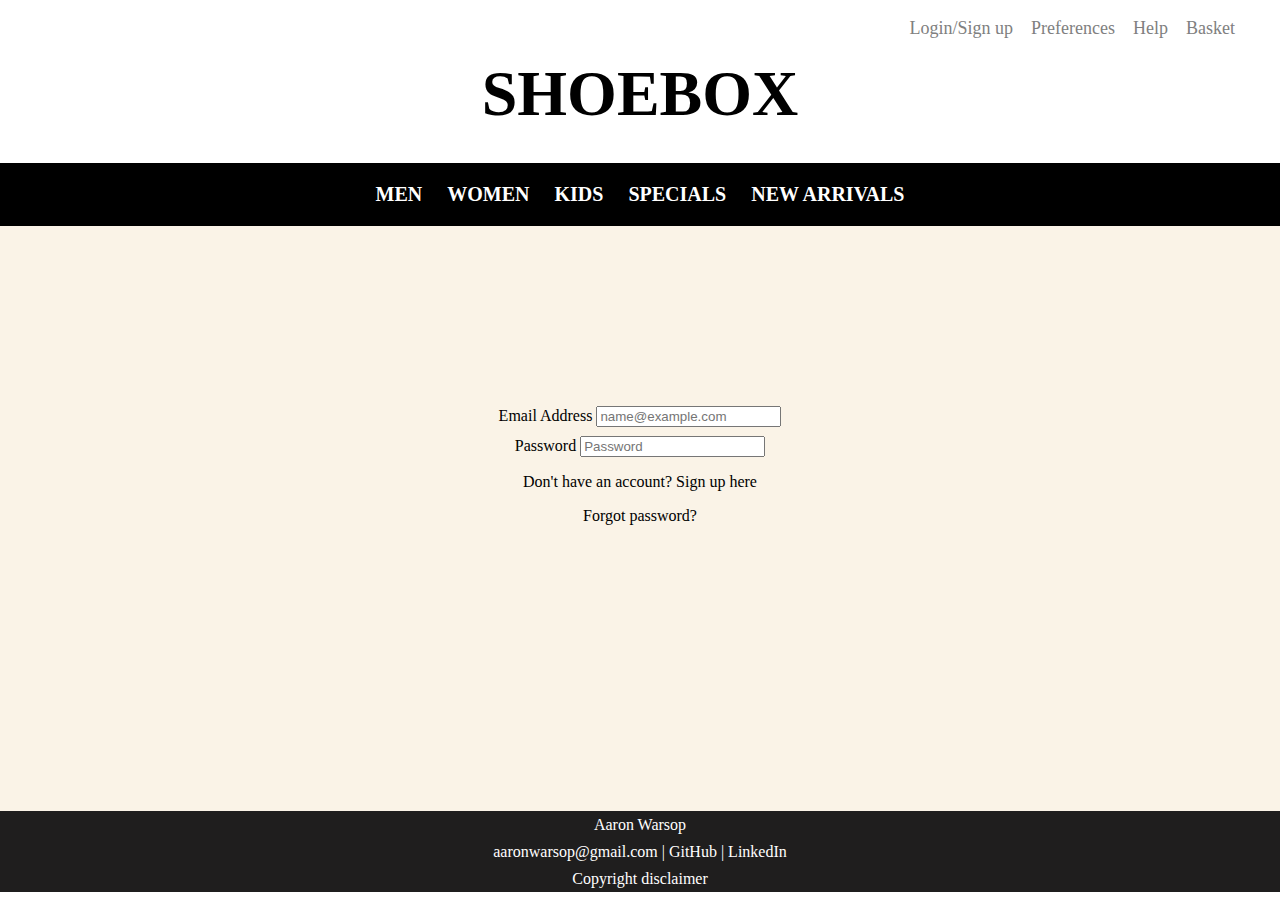
==== login.html @ dababcab "Add files via upload" ====
<!DOCTYPE html>
<html lang="en">
<head>
    <meta charset="UTF-8">
    <meta http-equiv="X-UA-Compatible" content="IE=edge">
    <meta name="viewport" content="width=device-width, initial-scale=1.0">
    <title>Login</title>

    <link rel="stylesheet" href="styles.css">
    <link rel="stylesheet" href="login.css">
</head>
<body>
    <header>
        <section class="functional-header">
            <ul>
                <li><a href="basket.html">Basket</a></li>
                <li><a href="help.html">Help</a></li>
                <li><a href="preferences.html">Preferences</a>
                    <ul class="dropdown">
                        <li><a href="">font size</a></li>
                        <li><a href="">color theme</a></li>
                    </ul>
                </li>
                <li><a href="login.html">Login/Sign up</a></li>
            </ul>
        </section>
    
        <article>
            <h1 id="title"><a href="index.html">SHOEBOX</a></h1>
        </article>
                
    
        <nav class="navbar">
            <ul>
                <li><a href="mens.html">MEN</a></li>
                <li><a href="womens.html">WOMEN</a></li>
                <li><a href="kids.html">KIDS</a></li>
                <li><a href="specials.html">SPECIALS</a></li>
                <li><a href="newarrivals.html">NEW ARRIVALS</a></li>  
            </ul>
        </nav>
    </header>

    <section class="main-content">
            <form class="login-form">
                <div class="email-input">
                    <label for="email" class="">Email Address</label>
                    <input type="text" placeholder="name@example.com" name="email" required>
                </div>

                <div class="password-input">
                    <label for="PSassword" class="">Password</label>
                    <input type="text" placeholder="Password" name="password" required>
                </div>
            </form>

            <article class="login-extra">
                <p>Don't have an account? Sign up here</p>
                <p>Forgot password?</p>
            </article>
    </section>

    <footer>
        <p>Aaron Warsop</p>
        <p>aaronwarsop@gmail.com | GitHub | LinkedIn</p>
        <p>Copyright disclaimer</p>
    </footer>
</body>
</html>
---- styles.css ----
body {
  margin: 0;
  padding: 0;
}

header {

}

.functional-header {
    margin-top: 1em;
    font-size: 18px;
}

.functional-header ul {
  list-style-type: none;
  margin-right: 2em;
  display: flex;
  flex-direction: row-reverse;
}

.functional-header ul li a {
  display: block;
  padding-left: .5em;
  padding-right: .5em;
  
  
}

.functional-header ul li ul {
  display: none;
  
}

.functional-header ul li:hover ul {
  display: flex;
  flex-direction: column;
}

.dropdown {
  margin: 0;
  padding: 0;
}

header a:hover {
  cursor: pointer;
  color: red;
  transition: .2s;
}

.functional-header a {
    color: grey;
}

h1 a{
    color: black;
}

h1 a:hover {
    color: black;
    transition: none;
}

header a {
  text-decoration: none;
}

#title {
    text-align: center;
    color: teal;
    font-size: 64px;
    padding: 0;
    margin-bottom: .5em;
    margin-top: 0;
}

nav {
    font-size: 20px;
}

.navbar {
    text-align: center;
    padding: .5em;
    background-color: black;
}

.navbar a {
    color: white;
    font-weight: bold;
}

.navbar ul {
    list-style-type: none;
    margin: 0;
    padding: 0;
}

.navbar li {
    display: inline-block;
    padding: .5em;
}

.home-content {
  background-color: rgb(250, 243, 231);
}

.product-display {
  justify-content: center;
  align-items: center;
  display: flex;
}

.slideshow {
  /* min-width?*/
  width: 1200px;
  height: 600px;
  border-radius: 5px;
  overflow: hidden;
  margin-bottom: 5vh;
}

.slideshow:hover {
  
}

.slides {
  width: 500%;
  height: 500px;
  display: flex;
}

.slides input {
  display: none;
}

.slide {
  width: 20%;
  transition: 2s;
}

.slide img {
    width: 1200px;
    height:600px;
}

.navigation-manual {
  position: absolute;
  width: 1200px;
  margin-top: 50px;
  display: flex;
  justify-content: center;
}

.manual-btn {
  border: 2px solid black;
  padding: 5px;
  border-radius: 10px;
  cursor: pointer;
  transition: 1s;
}

.manual-btn:hover {
  background-color: red;
}

.manual-btn:not(:last-child) {
  margin-right: 40px;
}

#radio1:checked ~ .first {
  margin-left: 0;
}

#radio2:checked ~ .first {
  margin-left: -20%;
}

#radio3:checked ~ .first {
  margin-left: -40%;
}

#radio4:checked ~ .first {
  margin-left: -60%;
}

@media (max-width: 900px) {
  .slideshow {
    width: 100%;
    
  }

  .slideshow .slides {
    position: relative;
    margin-left: auto;
    margin-right: auto;
    
  }
}

.top-home {
  display: inline-block;
  position: relative;
}

.bottom-home {
  display: inline-block;
}

.nav-img {
  width: 100%;
  /* width: auto; */
  max-width: 100vh;
  margin-left: 5vh;
  margin-right: 5vh;
  border: black solid 2px;
}

footer {
  margin: 0;
  background-color: rgb(31, 30, 30);
  color: white;
  text-align: center;
}

footer p{
  margin: 0;
  padding: .5vh;
}
---- login.css ----
.main-content {
    background-color: rgb(250, 243, 231);
    height: 65vh;
    text-align: center;
}

.login-form {
    
}

.email-input {
    padding-top: 20vh;
}

.password-input {
    padding-top: 1vh;
}

.login-extra {
    
}
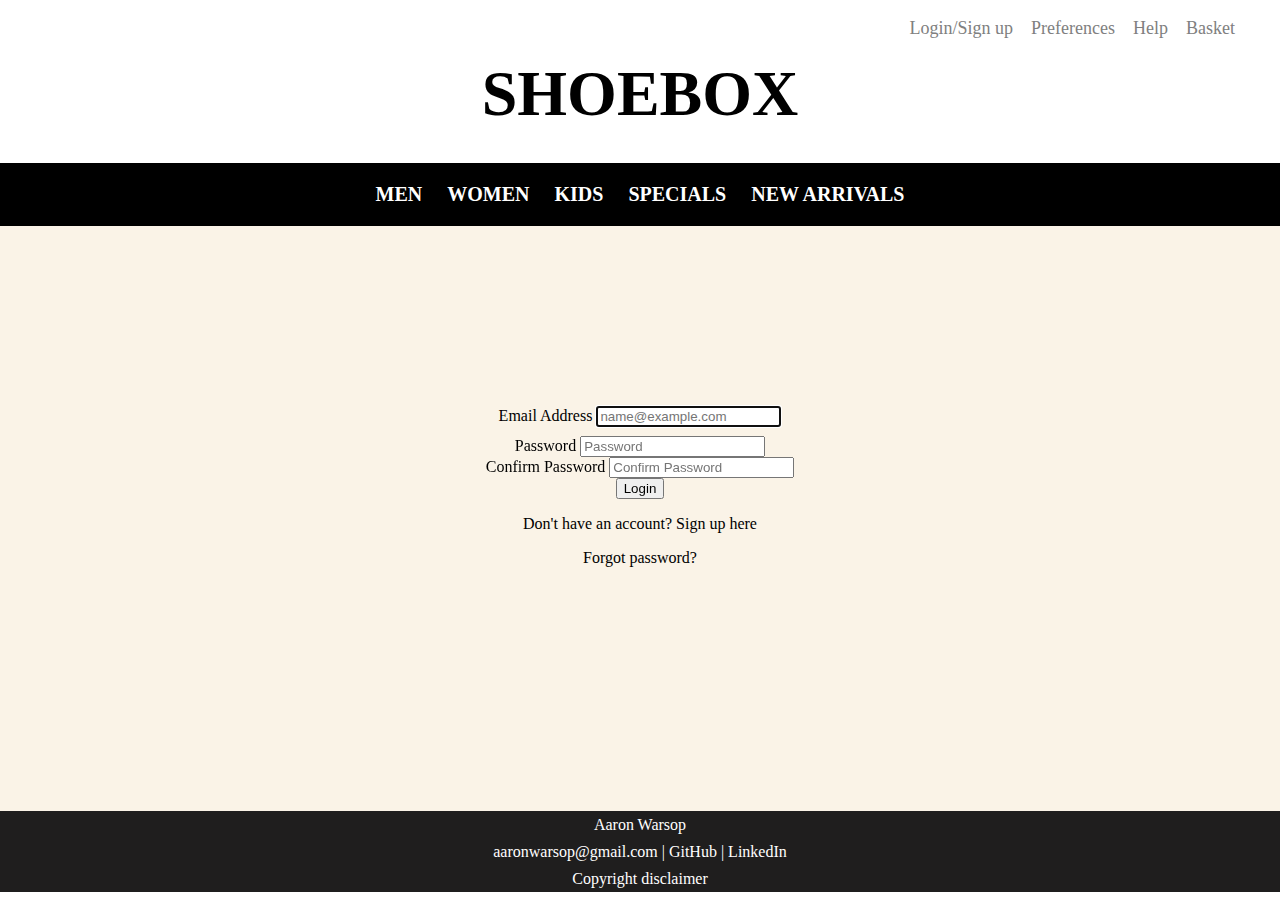
==== commit f17865fb: "Add files via upload" ====
--- a/login.html
+++ b/login.html
@@ -26,7 +26,7 @@
         </section>
     
         <article>
-            <h1 id="title"><a href="index.html">SHOEBOX</a></h1>
+            <h1 id="title" title="Home"><a href="index.html">SHOEBOX</a></h1>
         </article>
                 
     
@@ -45,13 +45,18 @@
             <form class="login-form">
                 <div class="email-input">
                     <label for="email" class="">Email Address</label>
-                    <input type="text" placeholder="name@example.com" name="email" required>
+                    <input type="email" placeholder="name@example.com" name="email" autofocus="" pattern="(\w+@[a-zA-Z_]+?\.[a-zA-Z]{2,6})" title="Please enter a valid email address" required>
                 </div>
 
                 <div class="password-input">
-                    <label for="PSassword" class="">Password</label>
-                    <input type="text" placeholder="Password" name="password" required>
+                    <label for="password">Password</label>
+                    <input id="password" type="password" placeholder="Password" name="password" pattern="((?=.*\d)(?=.*[a-z])(?=.*[A-Z]).{8,15})" title="Password must include: 1 lowercase character, 1 uppercase character, 1 number and be between 8 and 15 characters" required>
                 </div>
+                <div class="confirm-password">
+                    <label for="confirmpassword">Confirm Password</label>
+                    <input id="confirm-password" type="password" placeholder="Confirm Password" name="confirmpassword" pattern="" title="Passwords do not match" required>
+                </div>
+                <input class="login-btn" type="submit" value="Login">
             </form>
 
             <article class="login-extra">
--- a/styles.css
+++ b/styles.css
@@ -72,6 +72,19 @@
     padding: 0;
     margin-bottom: .5em;
     margin-top: 0;
+    margin-left: 0;
+    margin-right: 0;
+}
+
+#logo {
+  height: 10vh;
+  width: 10vh;
+  margin: 0;
+  padding: 0;
+}
+
+.title-logo {
+  display: inline;
 }
 
 nav {
@@ -160,7 +173,7 @@
 }
 
 .manual-btn:hover {
-  background-color: red;
+  background-color: black;
 }
 
 .manual-btn:not(:last-child) {
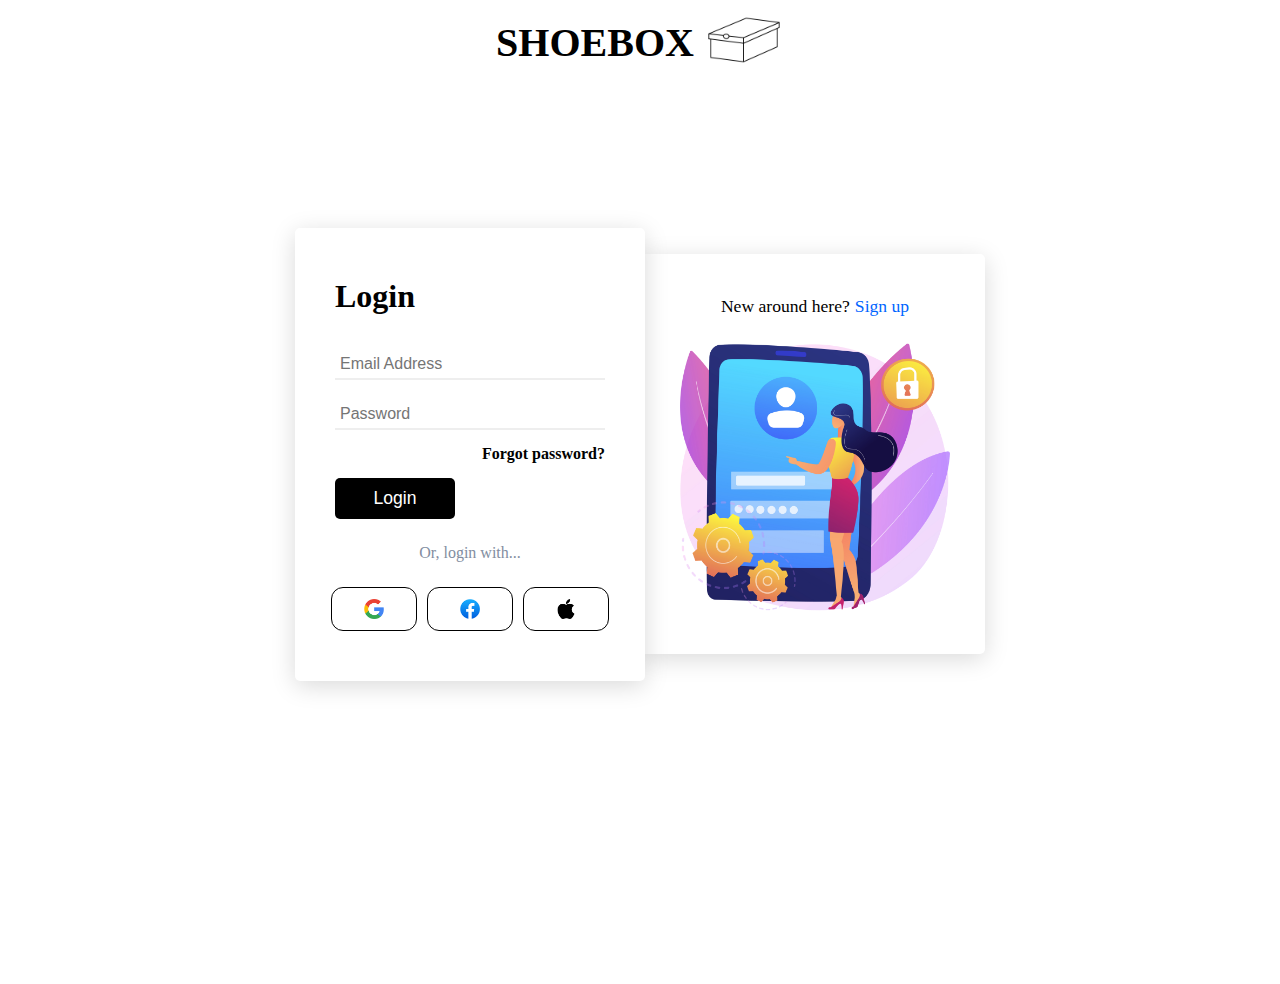
==== commit 80a0086c: "Add files via upload" ====
--- a/login.html
+++ b/login.html
@@ -5,70 +5,97 @@
     <meta http-equiv="X-UA-Compatible" content="IE=edge">
     <meta name="viewport" content="width=device-width, initial-scale=1.0">
     <title>Login</title>
-
-    <link rel="stylesheet" href="styles.css">
+    
     <link rel="stylesheet" href="login.css">
+    <link rel="stylesheet" href="https://unicons.iconscout.com/release/v4.0.0/css/line.css">
+    <script src="login.js" defer></script>
 </head>
 <body>
-    <header>
-        <section class="functional-header">
-            <ul>
-                <li><a href="basket.html">Basket</a></li>
-                <li><a href="help.html">Help</a></li>
-                <li><a href="preferences.html">Preferences</a>
-                    <ul class="dropdown">
-                        <li><a href="">font size</a></li>
-                        <li><a href="">color theme</a></li>
-                    </ul>
-                </li>
-                <li><a href="login.html">Login/Sign up</a></li>
-            </ul>
+    <article class="title-and-logo">
+        <h1 id="title" title="Home"><a href="index.html">SHOEBOX</a></h1>
+        <a href="index.html"><img class="logo" src="assets/logo.png" alt="logo" title="Home"></a>
+    </article>
+
+    <section class="main-container">
+        <section class="form-container sign-in-form">
+            <article class="sign-in-box form-box">
+                <h2>Login</h2>
+                <form class="form" action="">
+                    <div class="field">
+                        <i class="uil uil-at"></i>
+                        <input type="email" placeholder="Email Address" name="email" autofocus="" pattern="(\w+@[a-zA-Z_]+?\.[a-zA-Z]{2,6})" title="Please enter a valid email address" required>
+                    </div>
+    
+                    <div class="field">
+                        <i class="uil uil-lock-alt"></i>
+                        <input class="password-input" type="password" placeholder="Password" name="password" pattern="((?=.*\d)(?=.*[a-z])(?=.*[A-Z]).{8,15})" title="Password must include: 1 lowercase character, 1 uppercase character, 1 number and be between 8 and 15 characters" required>
+                        <div class="eye-btn"><i class="uil uil-eye-slash"></i></div>
+                    </div>
+
+                    <div class="forgot-password">
+                        <a href="">Forgot password?</a>
+                    </div>
+                    <input class="login-btn" type="submit" value="Login">
+                    <p id="submit-msg"></p>
+                </form>
+                <article class="login-options">
+                    <p>Or, login with...</p>
+                    <div class="other-logins">
+                        <a href=""><img src="assets/google.png" alt=""></a>
+                        <a href=""><img src="assets/facebook.png" alt=""></a>
+                        <a href=""><img src="assets/apple.png" alt=""></a>
+                    </div>
+                </article>
+            </article>
+
+            <div class="img-box sign-in-img-box">
+                <div class="sliding-link">
+                    <p>New around here?</p>
+                    <span class="sign-up-btn">Sign up</span>
+                </div>
+                <img src="assets/signin-img.png" alt="">
+            </div>
         </section>
-    
-        <article>
-            <h1 id="title" title="Home"><a href="index.html">SHOEBOX</a></h1>
-        </article>
-                
-    
-        <nav class="navbar">
-            <ul>
-                <li><a href="mens.html">MEN</a></li>
-                <li><a href="womens.html">WOMEN</a></li>
-                <li><a href="kids.html">KIDS</a></li>
-                <li><a href="specials.html">SPECIALS</a></li>
-                <li><a href="newarrivals.html">NEW ARRIVALS</a></li>  
-            </ul>
-        </nav>
-    </header>
 
-    <section class="main-content">
-            <form class="login-form">
-                <div class="email-input">
-                    <label for="email" class="">Email Address</label>
-                    <input type="email" placeholder="name@example.com" name="email" autofocus="" pattern="(\w+@[a-zA-Z_]+?\.[a-zA-Z]{2,6})" title="Please enter a valid email address" required>
+        <section class="form-container sign-up-form">
+            <div class="img-box sign-up-img-box">
+                <div class="sliding-link">
+                    <p>Already have an account?</p>
+                    <span class="sign-in-btn">Login</span>
                 </div>
+                <img src="assets/signup-img.png" alt="">
+            </div>
+            <article class="sign-up-box form-box">
+                <h2>Sign up</h2>
+                <form action="">
+                    <div class="field">
+                        <i class="uil uil-at"></i>
+                        <input type="email" placeholder="Email Address" name="email" autofocus="" pattern="(\w+@[a-zA-Z_]+?\.[a-zA-Z]{2,6})" title="Please enter a valid email address" required>
+                    </div>
 
-                <div class="password-input">
-                    <label for="password">Password</label>
-                    <input id="password" type="password" placeholder="Password" name="password" pattern="((?=.*\d)(?=.*[a-z])(?=.*[A-Z]).{8,15})" title="Password must include: 1 lowercase character, 1 uppercase character, 1 number and be between 8 and 15 characters" required>
-                </div>
-                <div class="confirm-password">
-                    <label for="confirmpassword">Confirm Password</label>
-                    <input id="confirm-password" type="password" placeholder="Confirm Password" name="confirmpassword" pattern="" title="Passwords do not match" required>
-                </div>
-                <input class="login-btn" type="submit" value="Login">
-            </form>
+                    <div class="field">
+                        <i class="uil uil-lock-alt"></i>
+                        <input type="password" placeholder="Password" pattern="((?=.*\d)(?=.*[a-z])(?=.*[A-Z]).{8,15})" title="Password must include: 1 lowercase character, 1 uppercase character, 1 number and be between 8 and 15 characters" required>
+                        <div class="eye-btn"><i class="uil uil-eye-slash"></i></div>
+                    </div>
+                    <div class="field">
+                        <i class="uil uil-lock-access"></i>
+                        <input type="password" placeholder="Confirm Password" pattern="" title="Passwords do not match" required>
+                        <div class="eye-btn-confirm"><i class="uil uil-eye-slash"></i></div>
+                    </div>
 
-            <article class="login-extra">
-                <p>Don't have an account? Sign up here</p>
-                <p>Forgot password?</p>
+                    <input class="login-btn" type="submit" value="Sign up">
+                </form>
+                <article class="login-options">
+                    <p>Or, sign up with...</p>
+                    <div class="other-logins">
+                        <a href=""><img src="assets/google.png" alt=""></a>
+                        <a href=""><img src="assets/facebook.png" alt=""></a>
+                        <a href=""><img src="assets/apple.png" alt=""></a>
+                    </div>
+                </article>
             </article>
+        </section>
     </section>
-
-    <footer>
-        <p>Aaron Warsop</p>
-        <p>aaronwarsop@gmail.com | GitHub | LinkedIn</p>
-        <p>Copyright disclaimer</p>
-    </footer>
 </body>
 </html>--- a/login.css
+++ b/login.css
@@ -1,21 +1,302 @@
-.main-content {
-    background-color: rgb(250, 243, 231);
-    height: 65vh;
-    text-align: center;
-}
-
-.login-form {
+* {
+    padding: 0;
+    margin: 0;
+    box-sizing: border-box;
+}
+
+.main-container {
+    min-height: 100vh;
+    background: white;
+    display: flex;
+    justify-content: center;
+    align-items: center;
+}
+
+.title-and-logo {
+    display: flex;
+    justify-content: center;
+    align-items: center;
+}
+
+#title {
+    font-size: 40px;
+    margin-right: .25em;
+}
+
+.logo {
+    width: 80px;
+    height: 80px;
     
 }
 
-.email-input {
-    padding-top: 20vh;
-}
-
-.password-input {
-    padding-top: 1vh;
-}
-
-.login-extra {
+#title a{
+    text-decoration: none;
+    color: black;
+    cursor: pointer;
+}
+
+.form-container {
+    position: absolute;
+    display: flex;
+    justify-content: center;
+    align-items: center;
+    margin-bottom: 10rem;
+}
+
+.form-box {
+    z-index: 2;
+    background: white;
+    box-shadow: 0 5px 25px rgb(0 0 0 / 15%);
+    width: 350px;
+    padding: 50px 40px;
+    border-radius: 5px;
+    overflow: hidden;
+}
+
+.form-box h2 {
+    font-size: 2rem;
+    margin-bottom: 40px;
     
-}+}
+
+.form-box .field {
+    display: flex;
+    justify-content: center;
+    align-items: center;
+    border-bottom: 2px solid #eee;
+    margin-bottom: 25px;
+}
+
+.form-box .field input {
+    border: none;
+    outline: none;
+    background: none;
+    width: 100%;
+    font-size: 1rem;
+    padding-bottom: 5px;
+}
+
+.form-box .field.active {
+    border-bottom: 2px solid black;
+    transition: .3s ease;
+}
+
+.form-box .field.active i {
+    color: black;
+    transition: .3s ease;
+}
+
+
+
+i {
+    margin-right: 5px;
+    margin-bottom: 5px;
+    font-size: 1.2rem;
+    color: gray;
+}
+
+.eye-btn i:hover {
+    cursor: pointer;
+    color: black;
+    transition: 3s ease;
+}
+
+.forgot-password {
+    text-align: right;
+    transform: translateY(-10px);
+}
+
+.forgot-password a {
+    text-decoration: none;
+    color: black;
+    font-weight: 700;
+}
+
+.forgot-password a:hover {
+    color: #0065ff;
+} 
+
+.login-btn {
+    background: black;
+    color: white;
+    width: 120px;
+    border: none;
+    border-radius: 5px;
+    font-size: 1.1rem;
+    padding: 10px;
+    margin-top: 5px;
+}
+
+.login-btn:hover {
+    cursor: pointer;
+}
+
+.login-options {
+    display: flex;
+    justify-content: center;
+    align-items: center;
+    flex-direction: column;
+}
+
+.other-logins a img {
+    width: 20px;
+}
+
+.login-options p {
+    color: #828da0;
+    margin: 25px 0;
+}
+
+.other-logins {
+    display: flex;
+}
+
+.other-logins a {
+    display: flex;
+    justify-content: center;
+    align-items: center;
+    border: 1px solid black;
+    border-radius: 12px;
+    padding: 11px 32px;
+    margin: 0 5px;
+    transition: border .2s ease;
+}
+
+.other-logins a:hover {
+    border: 1px solid #0065ff;
+}
+
+.sliding-link {
+    display: flex;
+    font-size: 1.1rem;
+    margin-bottom: 25px;
+}
+
+.sliding-link span {
+    color: #0065ff;
+    margin-left: 5px;
+    cursor: pointer;
+}
+
+.img-box {
+    z-index: 1;
+    display: flex;
+    justify-content: center;
+    align-items: center;
+    flex-direction: column;
+    background: white;
+    box-shadow: 0 5px 25px rgb(0 0 0 / 15%);
+    height: 400px;
+    padding: 15px 35px;
+}
+
+.img-box img {
+    max-width: 270px;
+}
+
+.sign-in-img-box {
+    border-radius: 0 5px 5px 0;
+}
+
+.sign-up-img-box {
+    border-radius: 5px 0 0 5px;
+}
+
+.sign-in-form.hide .sign-in-box {
+    transform: translateX(100%);
+    visibility: hidden;
+}
+
+.sign-in-form.hide .sign-in-img-box {
+    transform: translateX(-100%);
+    visibility: hidden;
+}
+
+.sign-in-form.show .sign-in-box,
+.sign-in-form.show .sign-in-img-box {
+    transform: translateX(0);
+    visibility: visible;
+    transition: .5s ease;
+}
+
+.sign-up-form .sign-up-box {
+    transform: translateX(-100%);
+    visibility: hidden;
+}
+
+.sign-up-form .sign-up-img-box {
+    transform: translateX(100%);
+    visibility: hidden;
+}
+
+.sign-up-form .sign-up-box {
+    transform: translateX(-100%);
+    visibility: hidden;
+}
+
+.sign-up-form .sign-up-img-box {
+    transform: translateX(100%);
+    visibility: hidden;
+}
+
+.sign-up-form.show .sign-up-box,
+.sign-up-form.show .sign-up-img-box {
+    transform: translateX(0);
+    visibility: visible;
+    transition: .5s ease;
+}
+
+@media (max-width: 1024px) {
+    .title-and-logo {
+        display: none;
+    }
+
+    .form-container {
+        margin-top: 150px;
+    }
+}
+
+@media (max-width: 735px) {
+    .form-container {
+        flex-direction: column;
+        top: 0;
+        overflow: hidden;
+        padding: 30px;
+        margin: 0;
+    }
+
+    .form-box {
+        padding: 0;
+        box-shadow: none;
+        width: 100%;
+    }
+
+    .img-box img {
+        max-width: 45%;
+        min-width: 180px;
+    }
+
+    .img-box {
+        box-shadow: none;
+        width: 100%;
+        height: auto;
+        padding: 35px 35px 15px;
+    }
+
+    .sign-up-form {
+        flex-direction: column-reverse;
+    }
+}
+
+@media (max-width: 350px) {
+    .form-container{
+        margin-left: 40px;
+    }
+    .form-container p{
+        font-size: .9rem;
+    }
+    .form-container span {
+        font-size: .9rem;
+    }
+}
+
